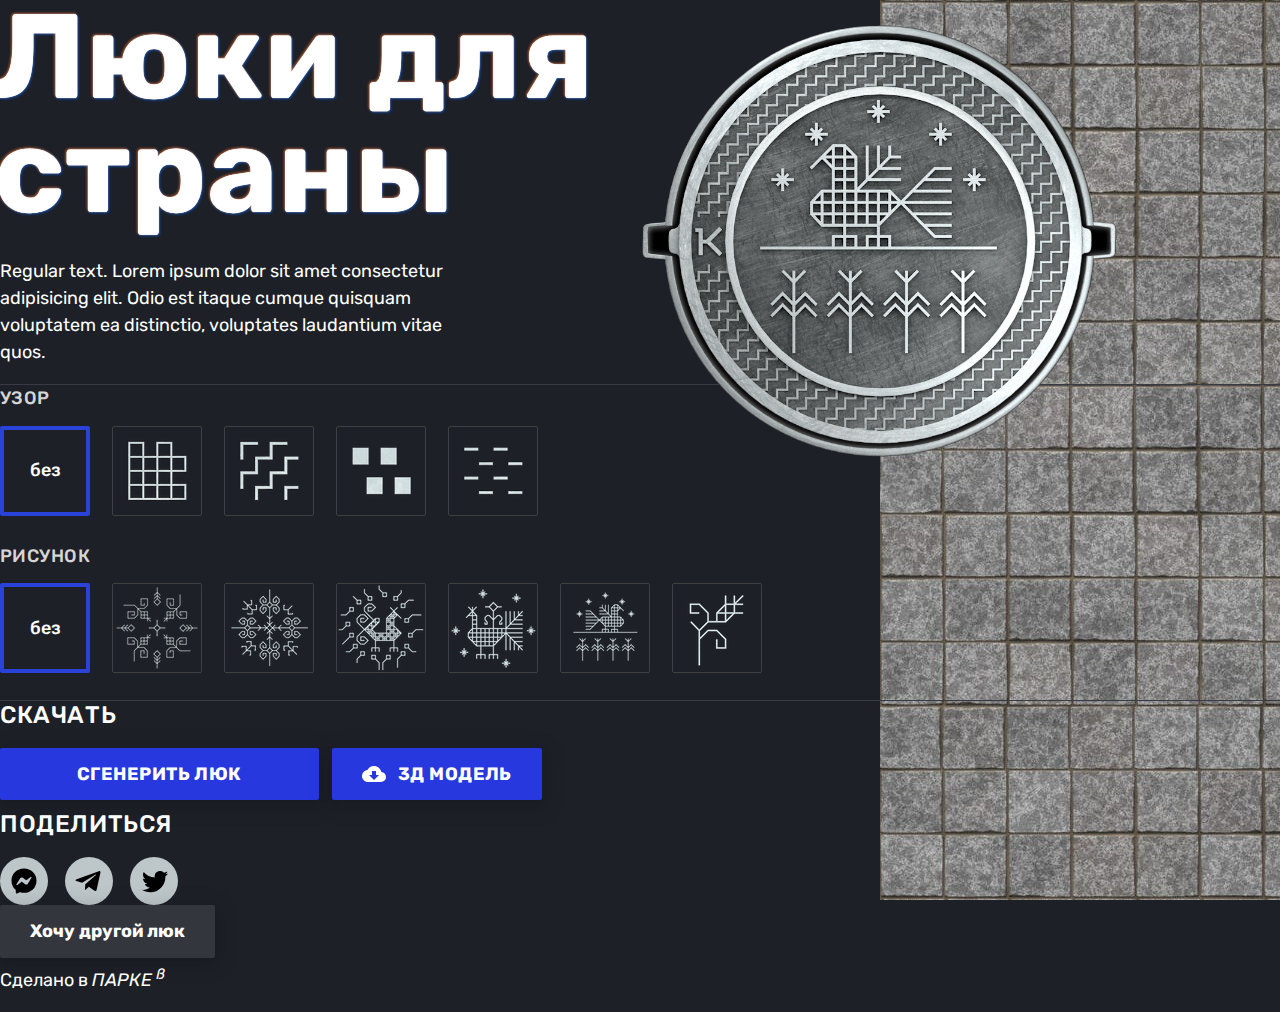
==== ui-kit.html @ 42cd0a33 "add ui-kit.html" ====
<html>
<head>
    <link href="https://fonts.googleapis.com/css2?family=Rubik:wght@400;500;700;400i&display=block" rel="stylesheet preload" as="font">
    <link rel="stylesheet" href="style.css">
</head>
<body>
    <div class="ground_img" style="display:block;"></div>
    <div class="kit-mhc" style="position: absolute; left: calc(50% + 240px); margin-left: -240px; width: 480px;">
        <img src="./assets/pat02_pic05.png" style="width:100%;">
    </div>

    <h1>
        Люки для <br>страны
    </h1>

    <p>
        Regular text. Lorem ipsum dolor sit amet consectetur adipisicing elit. Odio est itaque cumque quisquam voluptatem ea distinctio, voluptates laudantium vitae quos.
    </p>

    <hr>

    <h3>Узор</h3>

    <div class="select-group">
        <input type="radio" name="pat" id="pat00" checked>
        <label for="pat00">без</label>

        <input type="radio" name="pat" id="pat01">
        <label for="pat01"><img src="./img/pat01.png"></label>

        <input type="radio" name="pat" id="pat02">
        <label for="pat02"><img src="./img/pat02.png"></label>

        <input type="radio" name="pat" id="pat03">
        <label for="pat03"><img src="./img/pat03.png"></label>

        <input type="radio" name="pat" id="pat04">
        <label for="pat04"><img src="./img/pat04.png"></label>
    </div>


    <h3>Рисунок</h3>

    <div class="select-group">
        <input type="radio" name="pic" id="pic00" checked>
        <label for="pic00">без</label>

        <input type="radio" name="pic" id="pic01">
        <label for="pic01"><img src="./img/pic01.png"></label>

        <input type="radio" name="pic" id="pic02">
        <label for="pic02"><img src="./img/pic02.png"></label>

        <input type="radio" name="pic" id="pic03">
        <label for="pic03"><img src="./img/pic03.png"></label>

        <input type="radio" name="pic" id="pic04">
        <label for="pic04"><img src="./img/pic04.png"></label>

        <input type="radio" name="pic" id="pic05">
        <label for="pic05"><img src="./img/pic05.png"></label>

        <input type="radio" name="pic" id="pic06">
        <label for="pic06"><img src="./img/pic06.png"></label>
    </div>

    <hr class="fullwidth">

    <h2>
        Скачать
    </h2>

    <button class="main_action wide">
        Сгенерить люк
    </button>

    <a class="btn main_action btn-img">
        <img src="./img/mdi_cloud-download.svg">
        3Д модель
    </a>

    <h2>
        Поделиться
    </h2>

    <div class="soc_link-group">
        <a href="https://www.facebook.com/sharer/sharer.php?u=https://keymasterr.com/temp/mhc/" class="soc_link soc_link-facebook">Share to Facebook</a>
        <a href="https://telegram.me/share/url?url=https://keymasterr.com/temp/mhc/" class="soc_link soc_link-telegram">Share to Telegram</a>
        <a href="https://twitter.com/home?status=https://keymasterr.com/temp/mhc/" class="soc_link soc_link-twitter">Share to Twitter</a>
    </div>

    <button>Хочу другой люк</button>

    <p>
        Сделано в <span class="park">Парке</span> <sup class="beta">ß</sup>
    </p>


</body>
</html>
---- style.css ----
* {
  box-sizing: border-box;
  outline: none;
}
html {
  background-color: #1d2027;
  color: #fff;
  font-family: Rubik, sans-serif;
  font-weight: 400;
  font-size: 18px;
  line-height: 1.5;
}
@media only screen and (max-width: 760px) {
  html {
    font-size: 16px;
  }
}
body {
  width: 100%;
  margin: 0;
  padding: 0;
  overflow-x: hidden;
}
.wrapper {
  max-width: 1024px;
  margin: 0 auto;
  display: flex;
  flex-direction: column;
  padding: 20px;
  min-height: 100vh;
}
@supports (-webkit-touch-callout: none) {
  .wrapper {
    height: -webkit-fill-available;
  }
}
.main-wrapper {
  display: flex;
  flex-grow: 1;
  flex-direction: column;
  justify-content: center;
}
.main {
  display: flex;
}
@media only screen and (max-width: 760px) {
  .main {
    flex-direction: column;
  }
  .main .m_right {
    order: -1;
  }
}
.main .m_left,
.main .m_right {
  width: 100%;
  flex-grow: 1;
}
.header {
  position: relative;
  display: flex;
  flex-basis: 100%;
  padding-bottom: 2em;
  z-index: 2;
}
.header .h_left,
.header .h_right {
  flex-grow: 1;
}
.header .h_right {
  text-align: right;
}
.footer {
  padding: 2em 0 1em;
}
body[class] .go_home {
  cursor: pointer;
}
body[class] .go_home:hover {
  color: #45c9fd;
}
body[class] .go_home:active {
  color: #a2f827;
}
a {
  color: #27a2f8;
  text-decoration: none;
}
a:hover {
  color: #45c9fd;
}
a:active {
  color: #a2f827;
}
abbr:not([title]) {
  cursor: default;
  letter-spacing: 0.1ex;
}
p {
  margin: 0 0 1em;
  padding: 0;
  max-width: 25em;
}
h1 {
  font-size: 120px;
  line-height: 114px;
  font-weight: 700;
  margin: 0 -4em 0.25em -0.05em;
  white-space: nowrap;
  text-shadow: 0 0 1px #fff;
  filter: drop-shadow(-1px -1px 1px rgba(255,102,0,0.533)) drop-shadow(1px 1px 1px rgba(0,102,255,0.533));
}
@media only screen and (max-width: 760px) {
  h1 {
    font-size: 40px;
    line-height: 1;
    margin-right: 0;
  }
}
h2 {
  font-size: 24px;
  line-height: 30px;
  margin: 0 0 0.75em;
  font-weight: 500;
  text-transform: uppercase;
  letter-spacing: 0.025em;
}
@media only screen and (max-width: 760px) {
  h2 {
    font-size: 20px;
    line-height: 24px;
  }
}
h3 {
  font-size: 1em;
  margin: 0 0 0.75em;
  color: #d6d4d4;
  font-weight: 500;
  text-transform: uppercase;
  letter-spacing: 0.025em;
}
hr {
  width: 100%;
  height: 1px;
  border: none;
  background: #383b43;
  margin: 0;
}
hr.fullwidth {
  position: absolute;
  left: 0;
  right: 0;
}
button,
a.btn {
  display: inline-block;
  padding: 14px 30px;
  margin-right: 0.5em;
  margin-bottom: 0.5em;
  border: none;
  font-family: inherit;
  font-size: 1em;
  line-height: 1.35;
  vertical-align: top;
  font-weight: 700;
  color: #fff;
  border-radius: 2px;
  box-shadow: 0px 4px 20px 4px rgba(0,0,0,0.15);
  cursor: pointer;
  background: #33363c;
}
button:hover,
a.btn:hover {
  background: #4f545d;
}
button:active,
a.btn:active {
  background: #8890a0;
}
button.main_action,
a.btn.main_action {
  background: #2739de;
  text-transform: uppercase;
  letter-spacing: 0.025em;
}
button.main_action:hover,
a.btn.main_action:hover {
  background: #27a2f8;
}
button.main_action:active,
a.btn.main_action:active {
  background: #82c817;
}
button.wide,
a.btn.wide {
  padding-left: 77px;
  padding-right: 77px;
}
button.wide.btn-img,
a.btn.wide.btn-img {
  padding-left: 113px;
}
button.wide.btn-img img,
a.btn.wide.btn-img img {
  margin-left: -36px;
}
button.btn-img,
a.btn.btn-img {
  padding-left: 66px;
}
button.btn-img img,
a.btn.btn-img img {
  position: absolute;
  margin-left: -36px;
}
@media only screen and (max-width: 760px) {
  button.btn-img img,
  a.btn.btn-img img {
    margin-top: -2px;
  }
}
.soc_link-group h3 {
  font-size: 16px;
}
.soc_link {
  display: inline-flex;
  width: 48px;
  height: 48px;
  justify-content: center;
  background: #bdc6c9;
  border-radius: 50%;
  padding: 9px;
  background-size: 30px;
  background-position: center;
  background-repeat: no-repeat;
  font-size: 0;
  line-height: 0;
  color: transparent;
  border: none;
  vertical-align: top;
}
.soc_link:hover {
  background-color: #27a2f8;
}
.soc_link:active {
  background-color: #82c817;
}
.soc_link.soc_link-facebook {
  background-image: url("./img/mdi_facebook-messenger.svg");
}
.soc_link.soc_link-telegram {
  background-image: url("./img/mdi_telegram.svg");
  background-position-x: 45%;
}
.soc_link.soc_link-twitter {
  background-image: url("./img/mdi_twitter.svg");
  background-position-x: 55%;
}
.soc_link+.soc_link {
  margin-left: 13px;
}
.section {
  margin-bottom: 3.5em;
}
.select-group {
  margin: -0.5em;
  margin-bottom: 1em;
}
.select-group input {
  display: none;
}
.select-group label {
  cursor: pointer;
  width: 90px;
  height: 90px;
  border-radius: 2px;
  display: inline-flex;
  margin: 0.5em;
  font-weight: 500;
  align-items: center;
  justify-content: center;
  vertical-align: top;
  border: 1px solid #414040;
}
.select-group label:hover {
  border-color: #60666e;
}
.select-group input:checked + label {
  border-color: #2a41da;
  border-width: 4px;
  cursor: default;
}
a,
button,
label,
input {
  transition: 0.2s;
}
a:hover,
button:hover,
label:hover,
input:hover {
  transition: 0s;
}
.hide {
  display: none;
}
.beta {
  font-style: italic;
  line-height: 0;
}
.park {
  font-style: italic;
  text-transform: uppercase;
  color: currentcolor;
}
.promo {
  position: relative;
  width: 100%;
  height: 430px;
  background-image: url("./img/promo1.png");
  background-size: contain;
  background-repeat: no-repeat;
  background-position: center;
}
@media only screen and (max-width: 760px) {
  .promo {
    height: calc(60vw + 100px);
    margin-bottom: -20vw;
    margin-top: -120px;
  }
}
.show_mhc {
  position: relative;
  width: 100%;
  height: 100%;
  background-image: url("./assets/pat00_pic00.png");
  background-size: contain;
  background-repeat: no-repeat;
  background-position: center;
  top: 50%;
  transform: translateY(-50%);
  filter: drop-shadow(2px 0px 1px #1d2027);
}
@media only screen and (max-width: 760px) {
  .show_mhc {
    filter: drop-shadow(0px -2px 1px #1d2027);
  }
}
@media only screen and (max-width: 760px) {
  .show_mhc {
    height: calc(60vw + 100px);
    margin-bottom: -30vw;
    margin-top: 130px;
  }
}
.show_mhc .actual_mhc {
  position: absolute;
  top: 0;
  right: 0;
  bottom: 0;
  left: 0;
  background-image: url("./assets/pat00_pic00.png");
  background-size: contain;
  background-repeat: no-repeat;
  background-position: center;
}
.ground_img {
  position: absolute;
  top: 0;
  bottom: 0;
  right: 0;
  left: calc(50% + 240px);
  background-image: url("./img/bg_ground.jpg");
  background-position: center left;
  z-index: -1;
}
body:not(.page_result) .ground_img {
  display: none;
}
@media only screen and (max-width: 760px) {
  .ground_img {
    background-position: bottom center;
    bottom: unset;
    left: 0 !important;
  }
}
@media only screen and (min-width: 761px) {
  .ground_img {
    height: unset !important;
  }
}
.ios-only {
  display: none;
}
.ar-link img {
  position: relative;
  height: 2em;
  margin-bottom: -0.6em;
  filter: invert(0.75);
}
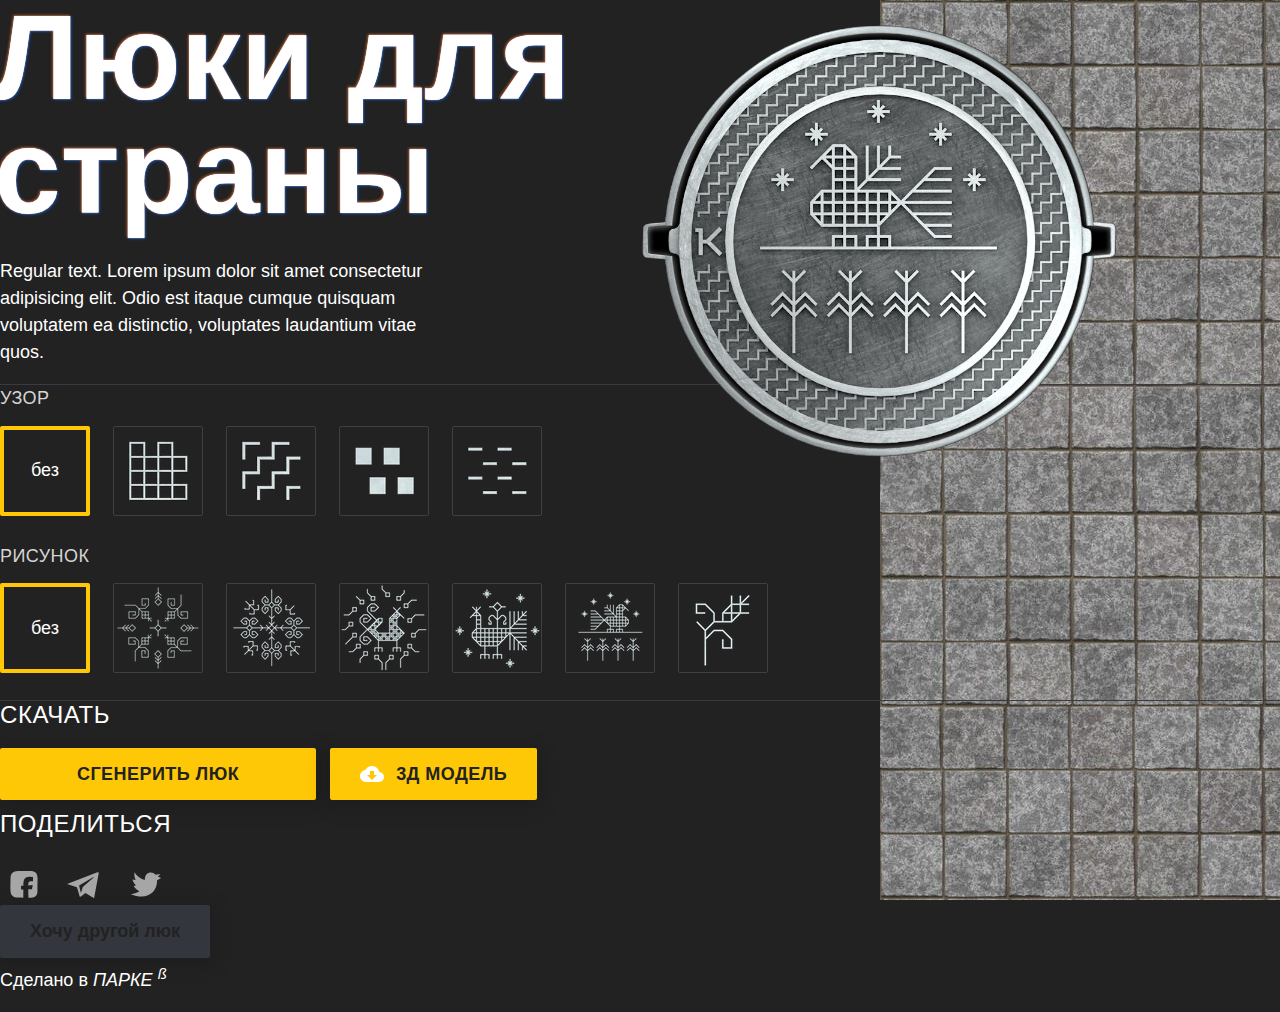
==== commit dd4738f8: "add color assets, design 3.0a" ====
--- a/ui-kit.html
+++ b/ui-kit.html
@@ -1,6 +1,8 @@
+<!DOCTYPE html>
 <html>
 <head>
-    <link href="https://fonts.googleapis.com/css2?family=Rubik:wght@400;500;700;400i&display=block" rel="stylesheet preload" as="font">
+    <meta charset="UTF-8">
+    <link href="https://fonts.googleapis.com/css2?family=Rubik:ital,wght@0,400;0,500;0,700;1,400&display=block" rel="stylesheet">
     <link rel="stylesheet" href="style.css">
 </head>
 <body>
--- a/style.css
+++ b/style.css
@@ -1,11 +1,18 @@
+@font-face {
+  font-family: 'Neue Machina';
+}
+@font-face {
+  font-family: 'Neue Machina';
+  font-weight: bold;
+}
 * {
   box-sizing: border-box;
   outline: none;
 }
 html {
-  background-color: #1d2027;
+  background-color: #222;
   color: #fff;
-  font-family: Rubik, sans-serif;
+  font-family: 'Neue Machina', sans-serif;
   font-weight: 400;
   font-size: 18px;
   line-height: 1.5;
@@ -83,7 +90,7 @@
   color: #a2f827;
 }
 a {
-  color: #27a2f8;
+  color: #ffc806;
   text-decoration: none;
 }
 a:hover {
@@ -167,6 +174,7 @@
   border-radius: 2px;
   box-shadow: 0px 4px 20px 4px rgba(0,0,0,0.15);
   cursor: pointer;
+  color: #222;
   background: #33363c;
 }
 button:hover,
@@ -179,7 +187,7 @@
 }
 button.main_action,
 a.btn.main_action {
-  background: #2739de;
+  background: #ffc806;
   text-transform: uppercase;
   letter-spacing: 0.025em;
 }
@@ -227,10 +235,8 @@
   width: 48px;
   height: 48px;
   justify-content: center;
-  background: #bdc6c9;
-  border-radius: 50%;
-  padding: 9px;
-  background-size: 30px;
+  filter: invert(1);
+  background-size: cover;
   background-position: center;
   background-repeat: no-repeat;
   font-size: 0;
@@ -238,26 +244,25 @@
   color: transparent;
   border: none;
   vertical-align: top;
+  opacity: 0.6;
 }
 .soc_link:hover {
-  background-color: #27a2f8;
+  opacity: 0.8;
 }
 .soc_link:active {
-  background-color: #82c817;
+  opacity: 1;
 }
 .soc_link.soc_link-facebook {
-  background-image: url("./img/mdi_facebook-messenger.svg");
+  background-image: url("./img/facebook.svg");
 }
 .soc_link.soc_link-telegram {
-  background-image: url("./img/mdi_telegram.svg");
-  background-position-x: 45%;
+  background-image: url("./img/telegram.svg");
 }
 .soc_link.soc_link-twitter {
-  background-image: url("./img/mdi_twitter.svg");
-  background-position-x: 55%;
+  background-image: url("./img/twitter.svg");
 }
 .soc_link+.soc_link {
-  margin-left: 13px;
+  margin-left: 8px;
 }
 .section {
   margin-bottom: 3.5em;
@@ -286,7 +291,7 @@
   border-color: #60666e;
 }
 .select-group input:checked + label {
-  border-color: #2a41da;
+  border-color: #ffc806;
   border-width: 4px;
   cursor: default;
 }
@@ -340,11 +345,11 @@
   background-position: center;
   top: 50%;
   transform: translateY(-50%);
-  filter: drop-shadow(2px 0px 1px #1d2027);
+  filter: drop-shadow(2px 0px 1px #222);
 }
 @media only screen and (max-width: 760px) {
   .show_mhc {
-    filter: drop-shadow(0px -2px 1px #1d2027);
+    filter: drop-shadow(0px -2px 1px #222);
   }
 }
 @media only screen and (max-width: 760px) {
